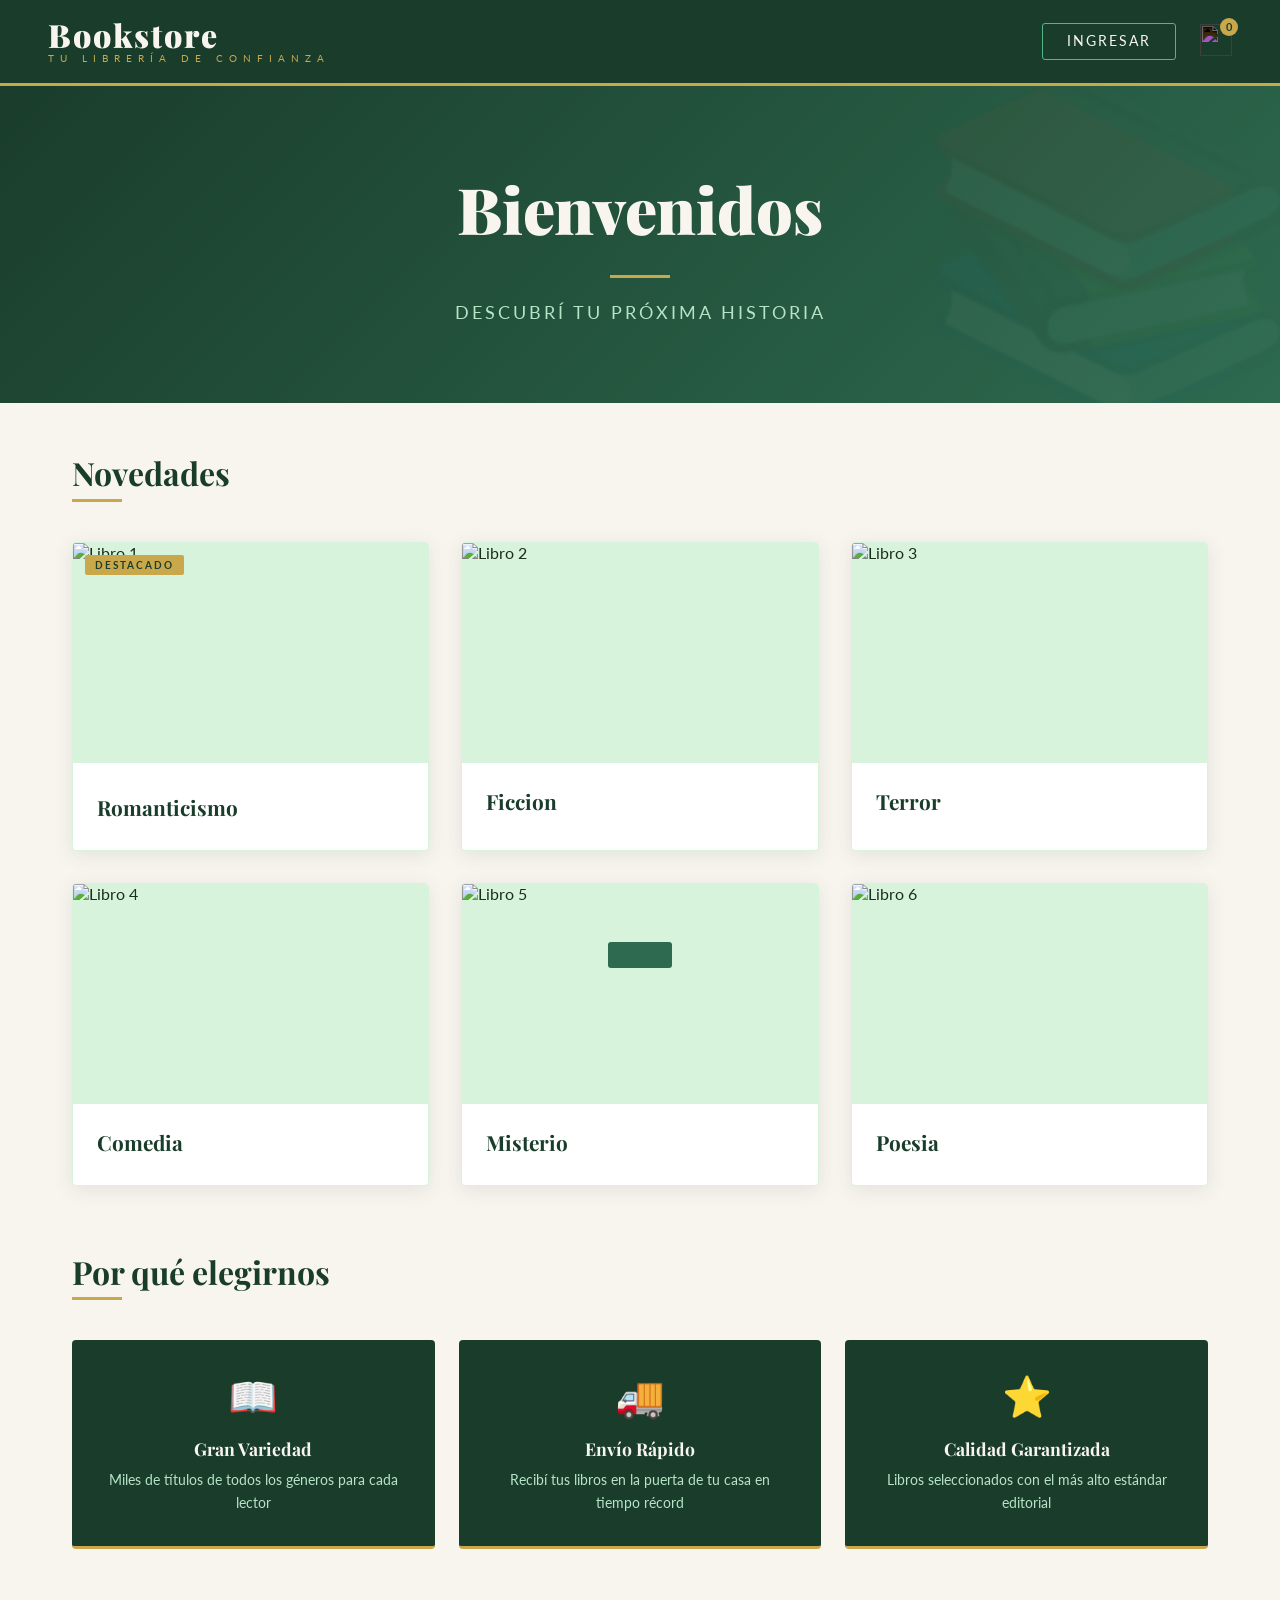
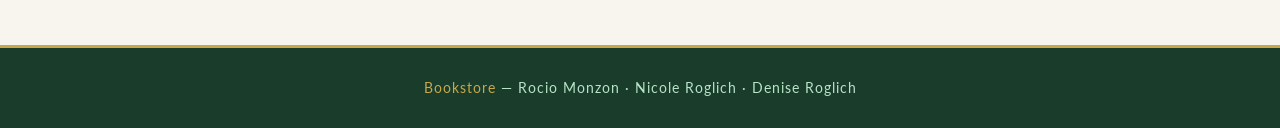
==== index.html @ eb7ae218 "Primeros cambios" ====
<!DOCTYPE html>
<html lang="es">
<head>
    <meta charset="UTF-8">
    <meta name="viewport" content="width=device-width, initial-scale=1.0">
    <title>Bookstore</title>
    <link href="https://fonts.googleapis.com/css2?family=Playfair+Display:wght@400;700;900&family=Lato:wght@300;400;700&display=swap" rel="stylesheet">
    <style>
        :root {
            --green-deep: #1a3d2b;
            --green-mid: #2d6a4f;
            --green-accent: #52b788;
            --green-light: #b7e4c7;
            --green-pale: #d8f3dc;
            --cream: #f8f5ef;
            --gold: #c9a84c;
            --text-dark: #1a2e1e;
            --text-mid: #3a5a40;
        }

        * { margin: 0; padding: 0; box-sizing: border-box; }

        body {
            font-family: 'Lato', sans-serif;
            background-color: var(--cream);
            color: var(--text-dark);
            min-height: 100vh;
        }

        /* HEADER */
        header {
            background: var(--green-deep);
            padding: 1.2rem 3rem;
            display: flex;
            justify-content: space-between;
            align-items: center;
            position: sticky;
            top: 0;
            z-index: 100;
            border-bottom: 3px solid var(--gold);
        }

        .logo {
            display: flex;
            flex-direction: column;
            line-height: 1;
        }

        .logo-main {
            font-family: 'Playfair Display', serif;
            font-size: 2rem;
            font-weight: 900;
            color: var(--cream);
            letter-spacing: 2px;
        }

        .logo-sub {
            font-size: 0.65rem;
            letter-spacing: 6px;
            color: var(--gold);
            text-transform: uppercase;
            margin-top: 2px;
        }

        .header-right {
            display: flex;
            align-items: center;
            gap: 1.5rem;
        }

        .login-btn {
            background: transparent;
            color: var(--cream);
            border: 1.5px solid var(--green-accent);
            padding: 0.6rem 1.5rem;
            border-radius: 3px;
            font-family: 'Lato', sans-serif;
            font-size: 0.85rem;
            letter-spacing: 2px;
            text-transform: uppercase;
            cursor: pointer;
            transition: all 0.3s ease;
        }

        .login-btn:hover {
            background: var(--green-accent);
            color: var(--green-deep);
        }

        .cart-container {
            position: relative;
            cursor: pointer;
        }

        #carrito {
            width: 32px;
            height: 32px;
            filter: invert(1);
            transition: transform 0.3s ease;
        }

        .cart-container:hover #carrito { transform: scale(1.1); }

        .cart-counter {
            position: absolute;
            top: -6px;
            right: -6px;
            background: var(--gold);
            color: var(--green-deep);
            border-radius: 50%;
            width: 18px;
            height: 18px;
            display: flex;
            align-items: center;
            justify-content: center;
            font-size: 0.7rem;
            font-weight: 700;
        }

        /* HERO */
        .hero-section {
            background: linear-gradient(135deg, var(--green-deep) 0%, var(--green-mid) 100%);
            padding: 5rem 3rem;
            text-align: center;
            position: relative;
            overflow: hidden;
        }

        .hero-section::before {
            content: '📚';
            position: absolute;
            font-size: 20rem;
            opacity: 0.04;
            top: -3rem;
            right: -2rem;
        }

        .hero-title {
            font-family: 'Playfair Display', serif;
            font-size: 4rem;
            font-weight: 900;
            color: var(--cream);
            margin-bottom: 1rem;
            animation: fadeDown 0.8s ease-out;
        }

        .hero-subtitle {
            font-size: 1.1rem;
            color: var(--green-light);
            letter-spacing: 3px;
            text-transform: uppercase;
            animation: fadeUp 0.8s ease-out 0.2s both;
        }

        .hero-line {
            width: 60px;
            height: 3px;
            background: var(--gold);
            margin: 1.5rem auto;
            animation: expandLine 0.8s ease-out 0.4s both;
        }

        @keyframes fadeDown {
            from { opacity: 0; transform: translateY(-30px); }
            to   { opacity: 1; transform: translateY(0); }
        }
        @keyframes fadeUp {
            from { opacity: 0; transform: translateY(30px); }
            to   { opacity: 1; transform: translateY(0); }
        }
        @keyframes expandLine {
            from { width: 0; opacity: 0; }
            to   { width: 60px; opacity: 1; }
        }

        /* MAIN */
        main {
            max-width: 1200px;
            margin: 0 auto;
            padding: 3rem 2rem;
        }

        .section-label {
            font-family: 'Playfair Display', serif;
            font-size: 2rem;
            color: var(--green-deep);
            margin-bottom: 0.3rem;
        }

        .section-divider {
            width: 50px;
            height: 3px;
            background: var(--gold);
            margin-bottom: 2.5rem;
        }

        /* BOOK GRID */
        .book-showcase {
            display: grid;
            grid-template-columns: repeat(auto-fill, minmax(280px, 1fr));
            gap: 2rem;
            margin-bottom: 4rem;
        }

        .book-card {
            background: white;
            border-radius: 4px;
            overflow: hidden;
            box-shadow: 0 4px 20px rgba(26,61,43,0.1);
            transition: all 0.35s ease;
            border: 1px solid var(--green-pale);
        }

        .book-card:hover {
            transform: translateY(-8px);
            box-shadow: 0 16px 40px rgba(26,61,43,0.2);
        }

        .book-image-wrap {
            position: relative;
            overflow: hidden;
            height: 220px;
            background: var(--green-pale);
        }

        .book-image {
            width: 100%;
            height: 100%;
            object-fit: cover;
            transition: transform 0.4s ease;
        }

        .book-card:hover .book-image { transform: scale(1.06); }

        .book-badge {
            position: absolute;
            top: 12px;
            left: 12px;
            background: var(--gold);
            color: var(--green-deep);
            font-size: 0.65rem;
            font-weight: 700;
            letter-spacing: 2px;
            text-transform: uppercase;
            padding: 4px 10px;
            border-radius: 2px;
        }

        .book-info {
            padding: 1.5rem;
        }

        .book-genre {
            font-size: 0.7rem;
            letter-spacing: 3px;
            text-transform: uppercase;
            color: var(--green-accent);
            margin-bottom: 0.4rem;
        }

        .book-name {
            font-family: 'Playfair Display', serif;
            font-size: 1.3rem;
            color: var(--green-deep);
            margin-bottom: 0.3rem;
        }

        .book-author {
            font-size: 0.85rem;
            color: #888;
            margin-bottom: 1rem;
        }

        .book-footer {
            display: flex;
            align-items: center;
            justify-content: space-between;
        }

        .book-price {
            font-family: 'Playfair Display', serif;
            font-size: 1.4rem;
            color: var(--green-mid);
            font-weight: 700;
        }

        .add-to-cart {
            background: var(--green-deep);
            color: var(--cream);
            border: none;
            padding: 0.6rem 1.2rem;
            border-radius: 3px;
            font-size: 0.8rem;
            letter-spacing: 1px;
            text-transform: uppercase;
            cursor: pointer;
            transition: all 0.3s ease;
        }

        .add-to-cart:hover {
            background: var(--green-accent);
            color: var(--green-deep);
        }

        /* FEATURES */
        .features {
            display: grid;
            grid-template-columns: repeat(auto-fit, minmax(240px, 1fr));
            gap: 1.5rem;
            margin-bottom: 3rem;
        }

        .feature {
            background: var(--green-deep);
            padding: 2rem;
            border-radius: 4px;
            text-align: center;
            transition: transform 0.3s ease;
            border-bottom: 3px solid var(--gold);
        }

        .feature:hover { transform: translateY(-5px); }

        .feature-icon { font-size: 2.5rem; margin-bottom: 1rem; }

        .feature-title {
            font-family: 'Playfair Display', serif;
            color: var(--cream);
            font-size: 1.1rem;
            margin-bottom: 0.5rem;
        }

        .feature p {
            color: var(--green-light);
            font-size: 0.9rem;
            line-height: 1.6;
        }

        /* CART MODAL */
        .cart-modal {
            display: none;
            position: fixed;
            top: 0; right: 0;
            width: 380px;
            height: 100vh;
            background: white;
            box-shadow: -10px 0 40px rgba(0,0,0,0.15);
            z-index: 999;
            flex-direction: column;
            animation: slideIn 0.3s ease;
        }

        .cart-modal.open { display: flex; }

        @keyframes slideIn {
            from { transform: translateX(100%); }
            to   { transform: translateX(0); }
        }

        .cart-header {
            background: var(--green-deep);
            padding: 1.5rem;
            display: flex;
            justify-content: space-between;
            align-items: center;
        }

        .cart-header h2 {
            font-family: 'Playfair Display', serif;
            color: var(--cream);
        }

        .cart-close {
            background: none;
            border: none;
            color: var(--cream);
            font-size: 1.5rem;
            cursor: pointer;
        }

        .cart-items { flex: 1; overflow-y: auto; padding: 1.5rem; }

        .cart-item {
            display: flex;
            justify-content: space-between;
            align-items: center;
            padding: 0.8rem 0;
            border-bottom: 1px solid var(--green-pale);
        }

        .cart-item-name { font-size: 0.9rem; color: var(--green-deep); font-weight: 600; }
        .cart-item-price { color: var(--green-mid); font-weight: 700; }

        .cart-total {
            padding: 1.5rem;
            border-top: 2px solid var(--green-pale);
            font-family: 'Playfair Display', serif;
            font-size: 1.2rem;
            color: var(--green-deep);
            display: flex;
            justify-content: space-between;
        }

        .checkout-btn {
            margin: 0 1.5rem 1.5rem;
            background: var(--green-mid);
            color: white;
            border: none;
            padding: 1rem;
            border-radius: 3px;
            font-size: 1rem;
            cursor: pointer;
            letter-spacing: 2px;
            text-transform: uppercase;
            transition: background 0.3s;
        }

        .checkout-btn:hover { background: var(--green-deep); }

        /* FOOTER */
        footer {
            background: var(--green-deep);
            color: var(--green-light);
            text-align: center;
            padding: 2rem;
            font-size: 0.85rem;
            letter-spacing: 1px;
            border-top: 3px solid var(--gold);
        }

        footer span { color: var(--gold); }

        /* TOAST */
        .toast {
            position: fixed;
            bottom: 2rem;
            left: 50%;
            transform: translateX(-50%) translateY(100px);
            background: var(--green-mid);
            color: white;
            padding: 0.8rem 2rem;
            border-radius: 3px;
            font-size: 0.9rem;
            transition: transform 0.3s ease;
            z-index: 9999;
        }

        .toast.show { transform: translateX(-50%) translateY(0); }

        @media (max-width: 768px) {
            header { padding: 1rem 1.5rem; }
            .logo-main { font-size: 1.5rem; }
            .hero-title { font-size: 2.5rem; }
            .cart-modal { width: 100%; }
        }
    </style>
</head>
<body>

    <header>
        <div class="logo">
            <span class="logo-main">Bookstore</span>
            <span class="logo-sub">Tu librería de confianza</span>
        </div>
        <div class="header-right">
            <button class="login-btn" onclick="showLogin()">Ingresar</button>
            <div class="cart-container" onclick="toggleCart()">
                <img src="https://cdn-icons-png.flaticon.com/512/5412/5412512.png" id="carrito">
                <span class="cart-counter" id="cart-count">0</span>
            </div>
        </div>
    </header>

    <div class="hero-section">
        <h1 class="hero-title">Bienvenidos</h1>
        <div class="hero-line"></div>
        <p class="hero-subtitle">Descubrí tu próxima historia</p>
    </div>

    <main>
        <h2 class="section-label">Novedades</h2>
        <div class="section-divider"></div>

        <div class="book-showcase">

            <div class="book-card">
                <div class="book-image-wrap">
                    <img src="https://encrypted-tbn0.gstatic.com/images?q=tbn:ANd9GcSSRLoOoI0K8Xq-BKcwFq-mK4GCcDY4w8W54A&s" alt="Libro 1" class="book-image">
                    <span class="book-badge">Destacado</span>
                </div>
                <div class="book-info">
                    <p class="book-genre"></p>
                    <h3 class="book-name">Romanticismo</h3>
                    <div class="book-footer">
                       
                    </div>
                </div>
            </div>

            <div class="book-card">
                <div class="book-image-wrap">
                    <img src="https://encrypted-tbn0.gstatic.com/images?q=tbn:ANd9GcQWx-rnxpTtxMdg2AtIMLEQBBAJtdLpepvEhg&s" alt="Libro 2" class="book-image">
                </div>
                <div class="book-info">
                    <h2 class="book-name">Ficcion</h2>
                   
                    <div class="book-footer">
                
                        
                    </div>
                </div>
            </div>

            <div class="book-card">
                <div class="book-image-wrap">
                    <img src="https://www.bloomberglinea.com/resizer/v2/AFIIUEY52BAS5OBKCT4LHJV63Q.jpg?auth=3dbb65a477b4e889d4b42083ac073a2127b09d427f4ccdbe723419839da2addd&width=800&height=450&quality=80&smart=true" alt="Libro 3" class="book-image">
                  
                </div>
                <div class="book-info">
    
                    <h3 class="book-name">Terror</h3>
              
                    <div class="book-footer">
                        
                        
                    </div>
                </div>
            </div>

            <div class="book-card">
                <div class="book-image-wrap">
                    <img src="https://thumbs.dreamstime.com/b/m%C3%A1scaras-del-teatro-de-la-comedia-y-de-la-tragedia-21958013.jpg" alt="Libro 4" class="book-image">
                </div>
                <div class="book-info">
            
                    <h3 class="book-name">Comedia</h3>

                    <div class="book-footer">
                        
                        
                    </div>
                </div>
            </div>

            <div class="book-card">
                <div class="book-image-wrap">
                    <img src="https://encrypted-tbn0.gstatic.com/images?q=tbn:ANd9GcQs8OSuskP5BtLo0KGXt0JuCU1tibDCpdxvXg&s" alt="Libro 5" class="book-image">
                </div>
                <div class="book-info">
                   
                    <h3 class="book-name">Misterio</h3>
           
                    <div class="book-footer">
                        
                        
                    </div>
                </div>
            </div>

            <div class="book-card">
                <div class="book-image-wrap">
                    <img src="https://encrypted-tbn0.gstatic.com/images?q=tbn:ANd9GcQZnFxTr-pSLQ-EHoK1tTP8f5evl4RbJeaTzA&s" alt="Libro 6" class="book-image">
                  
                </div>
                <div class="book-info">
            
                    <h3 class="book-name">Poesia</h3>
    
                    <div class="book-footer">
                       
                        
                    </div>
                </div>
            </div>

        </div>

        <h2 class="section-label">Por qué elegirnos</h2>
        <div class="section-divider"></div>

        <div class="features">
            <div class="feature">
                <div class="feature-icon">📖</div>
                <h3 class="feature-title">Gran Variedad</h3>
                <p>Miles de títulos de todos los géneros para cada lector</p>
            </div>
            <div class="feature">
                <div class="feature-icon">🚚</div>
                <h3 class="feature-title">Envío Rápido</h3>
                <p>Recibí tus libros en la puerta de tu casa en tiempo récord</p>
            </div>
            <div class="feature">
                <div class="feature-icon">⭐</div>
                <h3 class="feature-title">Calidad Garantizada</h3>
                <p>Libros seleccionados con el más alto estándar editorial</p>
            </div>
        </div>
    </main>

    <!-- CART MODAL -->
    <div class="cart-modal" id="cartModal">
        <div class="cart-header">
            <h2>Tu Carrito</h2>
            <button class="cart-close" onclick="toggleCart()">✕</button>
        </div>
        <div class="cart-items" id="cartItems">
            <p style="color:#aaa; text-align:center; margin-top:2rem">El carrito está vacío</p>
        </div>
        <div class="cart-total">
            <span>Total</span>
            <span id="cartTotal">$0.00</span>
        </div>
        <button class="checkout-btn">Finalizar Compra</button>
    </div>

    <div class="toast" id="toast"></div>

    <footer>
        <p><span>Bookstore</span> &mdash; Rocio Monzon · Nicole Roglich · Denise Roglich</p>
    </footer>

    <script>
        let cart = [];
        let total = 0;

        function addToCart(name, price) {
            cart.push({ name, price });
            total += price;
            document.getElementById('cart-count').textContent = cart.length;
            renderCart();
            showToast(`"${name}" agregado al carrito`);
        }

        function renderCart() {
            const container = document.getElementById('cartItems');
            if (cart.length === 0) {
                container.innerHTML = '<p style="color:#aaa;text-align:center;margin-top:2rem">El carrito está vacío</p>';
            } else {
                container.innerHTML = cart.map(item => `
                    <div class="cart-item">
                        <span class="cart-item-name">${item.name}</span>
                        <span class="cart-item-price">$${item.price.toFixed(2)}</span>
                    </div>
                `).join('');
            }
            document.getElementById('cartTotal').textContent = `$${total.toFixed(2)}`;
        }

        function toggleCart() {
            document.getElementById('cartModal').classList.toggle('open');
        }

        function showLogin() {
            alert('Funcionalidad de login próximamente');
        }

        function showToast(msg) {
            const t = document.getElementById('toast');
            t.textContent = msg;
            t.classList.add('show');
            setTimeout(() => t.classList.remove('show'), 2500);
        }
    </script>

</body>
</html>
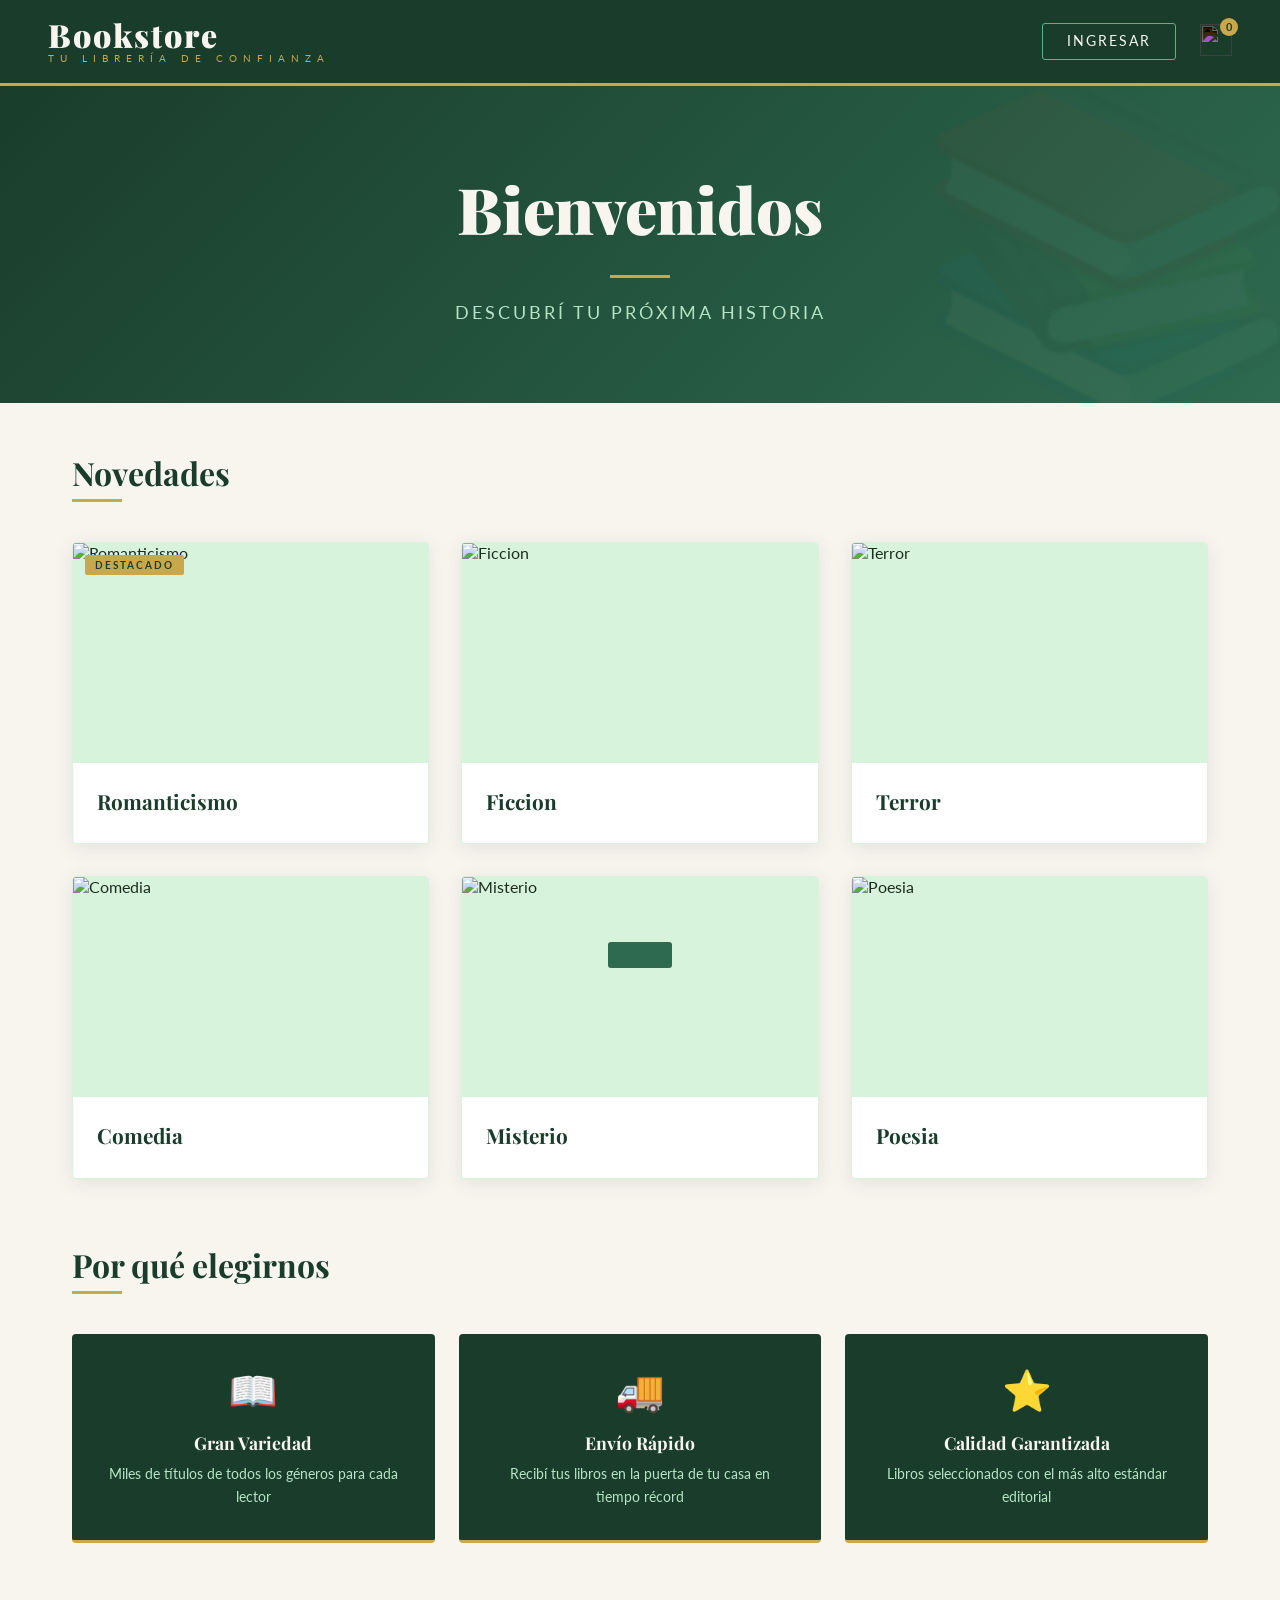
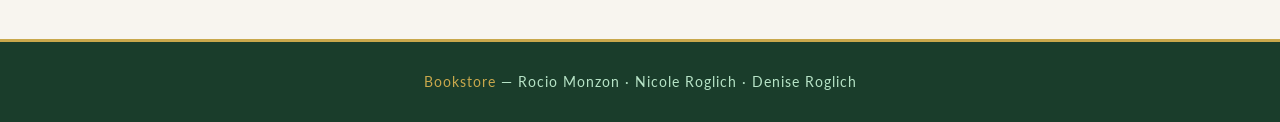
==== commit 1d56fb34: "modificaciones" ====
--- a/index.html
+++ b/index.html
@@ -5,458 +5,18 @@
     <meta name="viewport" content="width=device-width, initial-scale=1.0">
     <title>Bookstore</title>
     <link href="https://fonts.googleapis.com/css2?family=Playfair+Display:wght@400;700;900&family=Lato:wght@300;400;700&display=swap" rel="stylesheet">
+    <link rel="stylesheet" href="styles.css">
     <style>
-        :root {
-            --green-deep: #1a3d2b;
-            --green-mid: #2d6a4f;
-            --green-accent: #52b788;
-            --green-light: #b7e4c7;
-            --green-pale: #d8f3dc;
-            --cream: #f8f5ef;
-            --gold: #c9a84c;
-            --text-dark: #1a2e1e;
-            --text-mid: #3a5a40;
-        }
-
-        * { margin: 0; padding: 0; box-sizing: border-box; }
-
-        body {
-            font-family: 'Lato', sans-serif;
-            background-color: var(--cream);
-            color: var(--text-dark);
-            min-height: 100vh;
-        }
-
-        /* HEADER */
-        header {
-            background: var(--green-deep);
-            padding: 1.2rem 3rem;
-            display: flex;
-            justify-content: space-between;
-            align-items: center;
-            position: sticky;
-            top: 0;
-            z-index: 100;
-            border-bottom: 3px solid var(--gold);
-        }
-
-        .logo {
-            display: flex;
-            flex-direction: column;
-            line-height: 1;
-        }
-
-        .logo-main {
-            font-family: 'Playfair Display', serif;
-            font-size: 2rem;
-            font-weight: 900;
-            color: var(--cream);
-            letter-spacing: 2px;
-        }
-
-        .logo-sub {
-            font-size: 0.65rem;
-            letter-spacing: 6px;
-            color: var(--gold);
-            text-transform: uppercase;
-            margin-top: 2px;
-        }
-
-        .header-right {
-            display: flex;
-            align-items: center;
-            gap: 1.5rem;
-        }
-
-        .login-btn {
-            background: transparent;
-            color: var(--cream);
-            border: 1.5px solid var(--green-accent);
-            padding: 0.6rem 1.5rem;
-            border-radius: 3px;
-            font-family: 'Lato', sans-serif;
-            font-size: 0.85rem;
-            letter-spacing: 2px;
-            text-transform: uppercase;
+        a.book-card {
+            text-decoration: none;
+            color: inherit;
+            display: block;
             cursor: pointer;
-            transition: all 0.3s ease;
-        }
-
-        .login-btn:hover {
-            background: var(--green-accent);
-            color: var(--green-deep);
-        }
-
-        .cart-container {
-            position: relative;
-            cursor: pointer;
-        }
-
-        #carrito {
-            width: 32px;
-            height: 32px;
-            filter: invert(1);
-            transition: transform 0.3s ease;
-        }
-
-        .cart-container:hover #carrito { transform: scale(1.1); }
-
-        .cart-counter {
-            position: absolute;
-            top: -6px;
-            right: -6px;
-            background: var(--gold);
-            color: var(--green-deep);
-            border-radius: 50%;
-            width: 18px;
-            height: 18px;
-            display: flex;
-            align-items: center;
-            justify-content: center;
-            font-size: 0.7rem;
-            font-weight: 700;
-        }
-
-        /* HERO */
-        .hero-section {
-            background: linear-gradient(135deg, var(--green-deep) 0%, var(--green-mid) 100%);
-            padding: 5rem 3rem;
-            text-align: center;
-            position: relative;
-            overflow: hidden;
-        }
-
-        .hero-section::before {
-            content: '📚';
-            position: absolute;
-            font-size: 20rem;
-            opacity: 0.04;
-            top: -3rem;
-            right: -2rem;
-        }
-
-        .hero-title {
-            font-family: 'Playfair Display', serif;
-            font-size: 4rem;
-            font-weight: 900;
-            color: var(--cream);
-            margin-bottom: 1rem;
-            animation: fadeDown 0.8s ease-out;
-        }
-
-        .hero-subtitle {
-            font-size: 1.1rem;
-            color: var(--green-light);
-            letter-spacing: 3px;
-            text-transform: uppercase;
-            animation: fadeUp 0.8s ease-out 0.2s both;
-        }
-
-        .hero-line {
-            width: 60px;
-            height: 3px;
-            background: var(--gold);
-            margin: 1.5rem auto;
-            animation: expandLine 0.8s ease-out 0.4s both;
-        }
-
-        @keyframes fadeDown {
-            from { opacity: 0; transform: translateY(-30px); }
-            to   { opacity: 1; transform: translateY(0); }
-        }
-        @keyframes fadeUp {
-            from { opacity: 0; transform: translateY(30px); }
-            to   { opacity: 1; transform: translateY(0); }
-        }
-        @keyframes expandLine {
-            from { width: 0; opacity: 0; }
-            to   { width: 60px; opacity: 1; }
-        }
-
-        /* MAIN */
-        main {
-            max-width: 1200px;
-            margin: 0 auto;
-            padding: 3rem 2rem;
-        }
-
-        .section-label {
-            font-family: 'Playfair Display', serif;
-            font-size: 2rem;
-            color: var(--green-deep);
-            margin-bottom: 0.3rem;
-        }
-
-        .section-divider {
-            width: 50px;
-            height: 3px;
-            background: var(--gold);
-            margin-bottom: 2.5rem;
-        }
-
-        /* BOOK GRID */
-        .book-showcase {
-            display: grid;
-            grid-template-columns: repeat(auto-fill, minmax(280px, 1fr));
-            gap: 2rem;
-            margin-bottom: 4rem;
-        }
-
-        .book-card {
-            background: white;
-            border-radius: 4px;
-            overflow: hidden;
-            box-shadow: 0 4px 20px rgba(26,61,43,0.1);
-            transition: all 0.35s ease;
-            border: 1px solid var(--green-pale);
-        }
-
-        .book-card:hover {
-            transform: translateY(-8px);
-            box-shadow: 0 16px 40px rgba(26,61,43,0.2);
-        }
-
-        .book-image-wrap {
-            position: relative;
-            overflow: hidden;
-            height: 220px;
-            background: var(--green-pale);
-        }
-
-        .book-image {
-            width: 100%;
-            height: 100%;
-            object-fit: cover;
-            transition: transform 0.4s ease;
-        }
-
-        .book-card:hover .book-image { transform: scale(1.06); }
-
-        .book-badge {
-            position: absolute;
-            top: 12px;
-            left: 12px;
-            background: var(--gold);
-            color: var(--green-deep);
-            font-size: 0.65rem;
-            font-weight: 700;
-            letter-spacing: 2px;
-            text-transform: uppercase;
-            padding: 4px 10px;
-            border-radius: 2px;
-        }
-
-        .book-info {
-            padding: 1.5rem;
-        }
-
-        .book-genre {
-            font-size: 0.7rem;
-            letter-spacing: 3px;
-            text-transform: uppercase;
-            color: var(--green-accent);
-            margin-bottom: 0.4rem;
-        }
-
-        .book-name {
-            font-family: 'Playfair Display', serif;
-            font-size: 1.3rem;
-            color: var(--green-deep);
-            margin-bottom: 0.3rem;
-        }
-
-        .book-author {
-            font-size: 0.85rem;
-            color: #888;
-            margin-bottom: 1rem;
-        }
-
-        .book-footer {
-            display: flex;
-            align-items: center;
-            justify-content: space-between;
-        }
-
-        .book-price {
-            font-family: 'Playfair Display', serif;
-            font-size: 1.4rem;
-            color: var(--green-mid);
-            font-weight: 700;
-        }
-
-        .add-to-cart {
-            background: var(--green-deep);
-            color: var(--cream);
-            border: none;
-            padding: 0.6rem 1.2rem;
-            border-radius: 3px;
-            font-size: 0.8rem;
-            letter-spacing: 1px;
-            text-transform: uppercase;
-            cursor: pointer;
-            transition: all 0.3s ease;
-        }
-
-        .add-to-cart:hover {
-            background: var(--green-accent);
-            color: var(--green-deep);
-        }
-
-        /* FEATURES */
-        .features {
-            display: grid;
-            grid-template-columns: repeat(auto-fit, minmax(240px, 1fr));
-            gap: 1.5rem;
-            margin-bottom: 3rem;
-        }
-
-        .feature {
-            background: var(--green-deep);
-            padding: 2rem;
-            border-radius: 4px;
-            text-align: center;
-            transition: transform 0.3s ease;
-            border-bottom: 3px solid var(--gold);
-        }
-
-        .feature:hover { transform: translateY(-5px); }
-
-        .feature-icon { font-size: 2.5rem; margin-bottom: 1rem; }
-
-        .feature-title {
-            font-family: 'Playfair Display', serif;
-            color: var(--cream);
-            font-size: 1.1rem;
-            margin-bottom: 0.5rem;
-        }
-
-        .feature p {
-            color: var(--green-light);
-            font-size: 0.9rem;
-            line-height: 1.6;
-        }
-
-        /* CART MODAL */
-        .cart-modal {
-            display: none;
-            position: fixed;
-            top: 0; right: 0;
-            width: 380px;
-            height: 100vh;
-            background: white;
-            box-shadow: -10px 0 40px rgba(0,0,0,0.15);
-            z-index: 999;
-            flex-direction: column;
-            animation: slideIn 0.3s ease;
-        }
-
-        .cart-modal.open { display: flex; }
-
-        @keyframes slideIn {
-            from { transform: translateX(100%); }
-            to   { transform: translateX(0); }
-        }
-
-        .cart-header {
-            background: var(--green-deep);
-            padding: 1.5rem;
-            display: flex;
-            justify-content: space-between;
-            align-items: center;
-        }
-
-        .cart-header h2 {
-            font-family: 'Playfair Display', serif;
-            color: var(--cream);
-        }
-
-        .cart-close {
-            background: none;
-            border: none;
-            color: var(--cream);
-            font-size: 1.5rem;
-            cursor: pointer;
-        }
-
-        .cart-items { flex: 1; overflow-y: auto; padding: 1.5rem; }
-
-        .cart-item {
-            display: flex;
-            justify-content: space-between;
-            align-items: center;
-            padding: 0.8rem 0;
-            border-bottom: 1px solid var(--green-pale);
-        }
-
-        .cart-item-name { font-size: 0.9rem; color: var(--green-deep); font-weight: 600; }
-        .cart-item-price { color: var(--green-mid); font-weight: 700; }
-
-        .cart-total {
-            padding: 1.5rem;
-            border-top: 2px solid var(--green-pale);
-            font-family: 'Playfair Display', serif;
-            font-size: 1.2rem;
-            color: var(--green-deep);
-            display: flex;
-            justify-content: space-between;
-        }
-
-        .checkout-btn {
-            margin: 0 1.5rem 1.5rem;
-            background: var(--green-mid);
-            color: white;
-            border: none;
-            padding: 1rem;
-            border-radius: 3px;
-            font-size: 1rem;
-            cursor: pointer;
-            letter-spacing: 2px;
-            text-transform: uppercase;
-            transition: background 0.3s;
-        }
-
-        .checkout-btn:hover { background: var(--green-deep); }
-
-        /* FOOTER */
-        footer {
-            background: var(--green-deep);
-            color: var(--green-light);
-            text-align: center;
-            padding: 2rem;
-            font-size: 0.85rem;
-            letter-spacing: 1px;
-            border-top: 3px solid var(--gold);
-        }
-
-        footer span { color: var(--gold); }
-
-        /* TOAST */
-        .toast {
-            position: fixed;
-            bottom: 2rem;
-            left: 50%;
-            transform: translateX(-50%) translateY(100px);
-            background: var(--green-mid);
-            color: white;
-            padding: 0.8rem 2rem;
-            border-radius: 3px;
-            font-size: 0.9rem;
-            transition: transform 0.3s ease;
-            z-index: 9999;
-        }
-
-        .toast.show { transform: translateX(-50%) translateY(0); }
-
-        @media (max-width: 768px) {
-            header { padding: 1rem 1.5rem; }
-            .logo-main { font-size: 1.5rem; }
-            .hero-title { font-size: 2.5rem; }
-            .cart-modal { width: 100%; }
         }
     </style>
 </head>
+
 <body>
-
     <header>
         <div class="logo">
             <span class="logo-main">Bookstore</span>
@@ -483,95 +43,66 @@
 
         <div class="book-showcase">
 
-            <div class="book-card">
-                <div class="book-image-wrap">
-                    <img src="https://encrypted-tbn0.gstatic.com/images?q=tbn:ANd9GcSSRLoOoI0K8Xq-BKcwFq-mK4GCcDY4w8W54A&s" alt="Libro 1" class="book-image">
+            <!-- Romanticismo → id_genero=3 -->
+            <a href="libros.php?genero=3" class="book-card">
+                <div class="book-image-wrap">
+                    <img src="https://encrypted-tbn0.gstatic.com/images?q=tbn:ANd9GcSSRLoOoI0K8Xq-BKcwFq-mK4GCcDY4w8W54A&s" alt="Romanticismo" class="book-image">
                     <span class="book-badge">Destacado</span>
                 </div>
                 <div class="book-info">
-                    <p class="book-genre"></p>
                     <h3 class="book-name">Romanticismo</h3>
-                    <div class="book-footer">
-                       
-                    </div>
-                </div>
-            </div>
-
-            <div class="book-card">
-                <div class="book-image-wrap">
-                    <img src="https://encrypted-tbn0.gstatic.com/images?q=tbn:ANd9GcQWx-rnxpTtxMdg2AtIMLEQBBAJtdLpepvEhg&s" alt="Libro 2" class="book-image">
-                </div>
-                <div class="book-info">
-                    <h2 class="book-name">Ficcion</h2>
-                   
-                    <div class="book-footer">
-                
-                        
-                    </div>
-                </div>
-            </div>
-
-            <div class="book-card">
-                <div class="book-image-wrap">
-                    <img src="https://www.bloomberglinea.com/resizer/v2/AFIIUEY52BAS5OBKCT4LHJV63Q.jpg?auth=3dbb65a477b4e889d4b42083ac073a2127b09d427f4ccdbe723419839da2addd&width=800&height=450&quality=80&smart=true" alt="Libro 3" class="book-image">
-                  
-                </div>
-                <div class="book-info">
-    
+                </div>
+            </a>
+
+            <!-- Ficcion → id_genero=1 -->
+            <a href="libros.php?genero=1" class="book-card">
+                <div class="book-image-wrap">
+                    <img src="https://encrypted-tbn0.gstatic.com/images?q=tbn:ANd9GcQWx-rnxpTtxMdg2AtIMLEQBBAJtdLpepvEhg&s" alt="Ficcion" class="book-image">
+                </div>
+                <div class="book-info">
+                    <h3 class="book-name">Ficcion</h3>
+                </div>
+            </a>
+
+            <!-- Terror → id_genero=2 -->
+            <a href="libros.php?genero=2" class="book-card">
+                <div class="book-image-wrap">
+                    <img src="https://www.bloomberglinea.com/resizer/v2/AFIIUEY52BAS5OBKCT4LHJV63Q.jpg?auth=3dbb65a477b4e889d4b42083ac073a2127b09d427f4ccdbe723419839da2addd&width=800&height=450&quality=80&smart=true" alt="Terror" class="book-image">
+                </div>
+                <div class="book-info">
                     <h3 class="book-name">Terror</h3>
-              
-                    <div class="book-footer">
-                        
-                        
-                    </div>
-                </div>
-            </div>
-
-            <div class="book-card">
-                <div class="book-image-wrap">
-                    <img src="https://thumbs.dreamstime.com/b/m%C3%A1scaras-del-teatro-de-la-comedia-y-de-la-tragedia-21958013.jpg" alt="Libro 4" class="book-image">
-                </div>
-                <div class="book-info">
-            
+                </div>
+            </a>
+
+            <!-- Comedia → id_genero=4 -->
+            <a href="libros.php?genero=4" class="book-card">
+                <div class="book-image-wrap">
+                    <img src="https://thumbs.dreamstime.com/b/m%C3%A1scaras-del-teatro-de-la-comedia-y-de-la-tragedia-21958013.jpg" alt="Comedia" class="book-image">
+                </div>
+                <div class="book-info">
                     <h3 class="book-name">Comedia</h3>
-
-                    <div class="book-footer">
-                        
-                        
-                    </div>
-                </div>
-            </div>
-
-            <div class="book-card">
-                <div class="book-image-wrap">
-                    <img src="https://encrypted-tbn0.gstatic.com/images?q=tbn:ANd9GcQs8OSuskP5BtLo0KGXt0JuCU1tibDCpdxvXg&s" alt="Libro 5" class="book-image">
-                </div>
-                <div class="book-info">
-                   
+                </div>
+            </a>
+
+            <!-- Misterio → id_genero=5 -->
+            <a href="libros.php?genero=5" class="book-card">
+                <div class="book-image-wrap">
+                    <img src="https://encrypted-tbn0.gstatic.com/images?q=tbn:ANd9GcQs8OSuskP5BtLo0KGXt0JuCU1tibDCpdxvXg&s" alt="Misterio" class="book-image">
+                </div>
+                <div class="book-info">
                     <h3 class="book-name">Misterio</h3>
-           
-                    <div class="book-footer">
-                        
-                        
-                    </div>
-                </div>
-            </div>
-
-            <div class="book-card">
-                <div class="book-image-wrap">
-                    <img src="https://encrypted-tbn0.gstatic.com/images?q=tbn:ANd9GcQZnFxTr-pSLQ-EHoK1tTP8f5evl4RbJeaTzA&s" alt="Libro 6" class="book-image">
-                  
-                </div>
-                <div class="book-info">
-            
+                </div>
+            </a>
+
+            <!-- Poesia → id_genero=6 -->
+            <a href="libros.php?genero=6" class="book-card">
+                <div class="book-image-wrap">
+                    <img src="https://encrypted-tbn0.gstatic.com/images?q=tbn:ANd9GcQZnFxTr-pSLQ-EHoK1tTP8f5evl4RbJeaTzA&s" alt="Poesia" class="book-image">
+                </div>
+                <div class="book-info">
                     <h3 class="book-name">Poesia</h3>
-    
-                    <div class="book-footer">
-                       
-                        
-                    </div>
-                </div>
-            </div>
+                </div>
+            </a>
 
         </div>
 
@@ -651,6 +182,13 @@
         }
 
         function showLogin() {
+            fetch ('registro.php')
+             .then(response => response.text())
+             .then(html => {
+                const loginWindow = window.open('', 'Login', 'width=400,height=300');
+                loginWindow.document.write(html);
+             })
+             .catch(error => console.error('Error al cargar el formulario de login:', error));
             alert('Funcionalidad de login próximamente');
         }
 
--- a/styles.css
+++ b/styles.css
@@ -0,0 +1,448 @@
+
+        :root {
+            --green-deep: #1a3d2b;
+            --green-mid: #2d6a4f;
+            --green-accent: #52b788;
+            --green-light: #b7e4c7;
+            --green-pale: #d8f3dc;
+            --cream: #f8f5ef;
+            --gold: #c9a84c;
+            --text-dark: #1a2e1e;
+            --text-mid: #3a5a40;
+        }
+
+        * { margin: 0; padding: 0; box-sizing: border-box; }
+
+        body {
+            font-family: 'Lato', sans-serif;
+            background-color: var(--cream);
+            color: var(--text-dark);
+            min-height: 100vh;
+        }
+
+        /* HEADER */
+        header {
+            background: var(--green-deep);
+            padding: 1.2rem 3rem;
+            display: flex;
+            justify-content: space-between;
+            align-items: center;
+            position: sticky;
+            top: 0;
+            z-index: 100;
+            border-bottom: 3px solid var(--gold);
+        }
+
+        .logo {
+            display: flex;
+            flex-direction: column;
+            line-height: 1;
+        }
+
+        .logo-main {
+            font-family: 'Playfair Display', serif;
+            font-size: 2rem;
+            font-weight: 900;
+            color: var(--cream);
+            letter-spacing: 2px;
+        }
+
+        .logo-sub {
+            font-size: 0.65rem;
+            letter-spacing: 6px;
+            color: var(--gold);
+            text-transform: uppercase;
+            margin-top: 2px;
+        }
+
+        .header-right {
+            display: flex;
+            align-items: center;
+            gap: 1.5rem;
+        }
+
+        .login-btn {
+            background: transparent;
+            color: var(--cream);
+            border: 1.5px solid var(--green-accent);
+            padding: 0.6rem 1.5rem;
+            border-radius: 3px;
+            font-family: 'Lato', sans-serif;
+            font-size: 0.85rem;
+            letter-spacing: 2px;
+            text-transform: uppercase;
+            cursor: pointer;
+            transition: all 0.3s ease;
+        }
+
+        .login-btn:hover {
+            background: var(--green-accent);
+            color: var(--green-deep);
+        }
+
+        .cart-container {
+            position: relative;
+            cursor: pointer;
+        }
+
+        #carrito {
+            width: 32px;
+            height: 32px;
+            filter: invert(1);
+            transition: transform 0.3s ease;
+        }
+
+        .cart-container:hover #carrito { transform: scale(1.1); }
+
+        .cart-counter {
+            position: absolute;
+            top: -6px;
+            right: -6px;
+            background: var(--gold);
+            color: var(--green-deep);
+            border-radius: 50%;
+            width: 18px;
+            height: 18px;
+            display: flex;
+            align-items: center;
+            justify-content: center;
+            font-size: 0.7rem;
+            font-weight: 700;
+        }
+
+        /* HERO */
+        .hero-section {
+            background: linear-gradient(135deg, var(--green-deep) 0%, var(--green-mid) 100%);
+            padding: 5rem 3rem;
+            text-align: center;
+            position: relative;
+            overflow: hidden;
+        }
+
+        .hero-section::before {
+            content: '📚';
+            position: absolute;
+            font-size: 20rem;
+            opacity: 0.04;
+            top: -3rem;
+            right: -2rem;
+        }
+
+        .hero-title {
+            font-family: 'Playfair Display', serif;
+            font-size: 4rem;
+            font-weight: 900;
+            color: var(--cream);
+            margin-bottom: 1rem;
+            animation: fadeDown 0.8s ease-out;
+        }
+
+        .hero-subtitle {
+            font-size: 1.1rem;
+            color: var(--green-light);
+            letter-spacing: 3px;
+            text-transform: uppercase;
+            animation: fadeUp 0.8s ease-out 0.2s both;
+        }
+
+        .hero-line {
+            width: 60px;
+            height: 3px;
+            background: var(--gold);
+            margin: 1.5rem auto;
+            animation: expandLine 0.8s ease-out 0.4s both;
+        }
+
+        @keyframes fadeDown {
+            from { opacity: 0; transform: translateY(-30px); }
+            to   { opacity: 1; transform: translateY(0); }
+        }
+        @keyframes fadeUp {
+            from { opacity: 0; transform: translateY(30px); }
+            to   { opacity: 1; transform: translateY(0); }
+        }
+        @keyframes expandLine {
+            from { width: 0; opacity: 0; }
+            to   { width: 60px; opacity: 1; }
+        }
+
+        /* MAIN */
+        main {
+            max-width: 1200px;
+            margin: 0 auto;
+            padding: 3rem 2rem;
+        }
+
+        .section-label {
+            font-family: 'Playfair Display', serif;
+            font-size: 2rem;
+            color: var(--green-deep);
+            margin-bottom: 0.3rem;
+        }
+
+        .section-divider {
+            width: 50px;
+            height: 3px;
+            background: var(--gold);
+            margin-bottom: 2.5rem;
+        }
+
+        /* BOOK GRID */
+        .book-showcase {
+            display: grid;
+            grid-template-columns: repeat(auto-fill, minmax(280px, 1fr));
+            gap: 2rem;
+            margin-bottom: 4rem;
+        }
+
+        .book-card {
+            background: white;
+            border-radius: 4px;
+            overflow: hidden;
+            box-shadow: 0 4px 20px rgba(26,61,43,0.1);
+            transition: all 0.35s ease;
+            border: 1px solid var(--green-pale);
+        }
+
+        .book-card:hover {
+            transform: translateY(-8px);
+            box-shadow: 0 16px 40px rgba(26,61,43,0.2);
+        }
+
+        .book-image-wrap {
+            position: relative;
+            overflow: hidden;
+            height: 220px;
+            background: var(--green-pale);
+        }
+
+        .book-image {
+            width: 100%;
+            height: 100%;
+            object-fit: cover;
+            transition: transform 0.4s ease;
+        }
+
+        .book-card:hover .book-image { transform: scale(1.06); }
+
+        .book-badge {
+            position: absolute;
+            top: 12px;
+            left: 12px;
+            background: var(--gold);
+            color: var(--green-deep);
+            font-size: 0.65rem;
+            font-weight: 700;
+            letter-spacing: 2px;
+            text-transform: uppercase;
+            padding: 4px 10px;
+            border-radius: 2px;
+        }
+
+        .book-info {
+            padding: 1.5rem;
+        }
+
+        .book-genre {
+            font-size: 0.7rem;
+            letter-spacing: 3px;
+            text-transform: uppercase;
+            color: var(--green-accent);
+            margin-bottom: 0.4rem;
+        }
+
+        .book-name {
+            font-family: 'Playfair Display', serif;
+            font-size: 1.3rem;
+            color: var(--green-deep);
+            margin-bottom: 0.3rem;
+        }
+
+        .book-author {
+            font-size: 0.85rem;
+            color: #888;
+            margin-bottom: 1rem;
+        }
+
+        .book-footer {
+            display: flex;
+            align-items: center;
+            justify-content: space-between;
+        }
+
+        .book-price {
+            font-family: 'Playfair Display', serif;
+            font-size: 1.4rem;
+            color: var(--green-mid);
+            font-weight: 700;
+        }
+
+        .add-to-cart {
+            background: var(--green-deep);
+            color: var(--cream);
+            border: none;
+            padding: 0.6rem 1.2rem;
+            border-radius: 3px;
+            font-size: 0.8rem;
+            letter-spacing: 1px;
+            text-transform: uppercase;
+            cursor: pointer;
+            transition: all 0.3s ease;
+        }
+
+        .add-to-cart:hover {
+            background: var(--green-accent);
+            color: var(--green-deep);
+        }
+
+        /* FEATURES */
+        .features {
+            display: grid;
+            grid-template-columns: repeat(auto-fit, minmax(240px, 1fr));
+            gap: 1.5rem;
+            margin-bottom: 3rem;
+        }
+
+        .feature {
+            background: var(--green-deep);
+            padding: 2rem;
+            border-radius: 4px;
+            text-align: center;
+            transition: transform 0.3s ease;
+            border-bottom: 3px solid var(--gold);
+        }
+
+        .feature:hover { transform: translateY(-5px); }
+
+        .feature-icon { font-size: 2.5rem; margin-bottom: 1rem; }
+
+        .feature-title {
+            font-family: 'Playfair Display', serif;
+            color: var(--cream);
+            font-size: 1.1rem;
+            margin-bottom: 0.5rem;
+        }
+
+        .feature p {
+            color: var(--green-light);
+            font-size: 0.9rem;
+            line-height: 1.6;
+        }
+
+        /* CART MODAL */
+        .cart-modal {
+            display: none;
+            position: fixed;
+            top: 0; right: 0;
+            width: 380px;
+            height: 100vh;
+            background: white;
+            box-shadow: -10px 0 40px rgba(0,0,0,0.15);
+            z-index: 999;
+            flex-direction: column;
+            animation: slideIn 0.3s ease;
+        }
+
+        .cart-modal.open { display: flex; }
+
+        @keyframes slideIn {
+            from { transform: translateX(100%); }
+            to   { transform: translateX(0); }
+        }
+
+        .cart-header {
+            background: var(--green-deep);
+            padding: 1.5rem;
+            display: flex;
+            justify-content: space-between;
+            align-items: center;
+        }
+
+        .cart-header h2 {
+            font-family: 'Playfair Display', serif;
+            color: var(--cream);
+        }
+
+        .cart-close {
+            background: none;
+            border: none;
+            color: var(--cream);
+            font-size: 1.5rem;
+            cursor: pointer;
+        }
+
+        .cart-items { flex: 1; overflow-y: auto; padding: 1.5rem; }
+
+        .cart-item {
+            display: flex;
+            justify-content: space-between;
+            align-items: center;
+            padding: 0.8rem 0;
+            border-bottom: 1px solid var(--green-pale);
+        }
+
+        .cart-item-name { font-size: 0.9rem; color: var(--green-deep); font-weight: 600; }
+        .cart-item-price { color: var(--green-mid); font-weight: 700; }
+
+        .cart-total {
+            padding: 1.5rem;
+            border-top: 2px solid var(--green-pale);
+            font-family: 'Playfair Display', serif;
+            font-size: 1.2rem;
+            color: var(--green-deep);
+            display: flex;
+            justify-content: space-between;
+        }
+
+        .checkout-btn {
+            margin: 0 1.5rem 1.5rem;
+            background: var(--green-mid);
+            color: white;
+            border: none;
+            padding: 1rem;
+            border-radius: 3px;
+            font-size: 1rem;
+            cursor: pointer;
+            letter-spacing: 2px;
+            text-transform: uppercase;
+            transition: background 0.3s;
+        }
+
+        .checkout-btn:hover { background: var(--green-deep); }
+
+        /* FOOTER */
+        footer {
+            background: var(--green-deep);
+            color: var(--green-light);
+            text-align: center;
+            padding: 2rem;
+            font-size: 0.85rem;
+            letter-spacing: 1px;
+            border-top: 3px solid var(--gold);
+        }
+
+        footer span { color: var(--gold); }
+
+        /* TOAST */
+        .toast {
+            position: fixed;
+            bottom: 2rem;
+            left: 50%;
+            transform: translateX(-50%) translateY(100px);
+            background: var(--green-mid);
+            color: white;
+            padding: 0.8rem 2rem;
+            border-radius: 3px;
+            font-size: 0.9rem;
+            transition: transform 0.3s ease;
+            z-index: 9999;
+        }
+
+        .toast.show { transform: translateX(-50%) translateY(0); }
+
+        @media (max-width: 768px) {
+            header { padding: 1rem 1.5rem; }
+            .logo-main { font-size: 1.5rem; }
+            .hero-title { font-size: 2.5rem; }
+            .cart-modal { width: 100%; }
+        }
